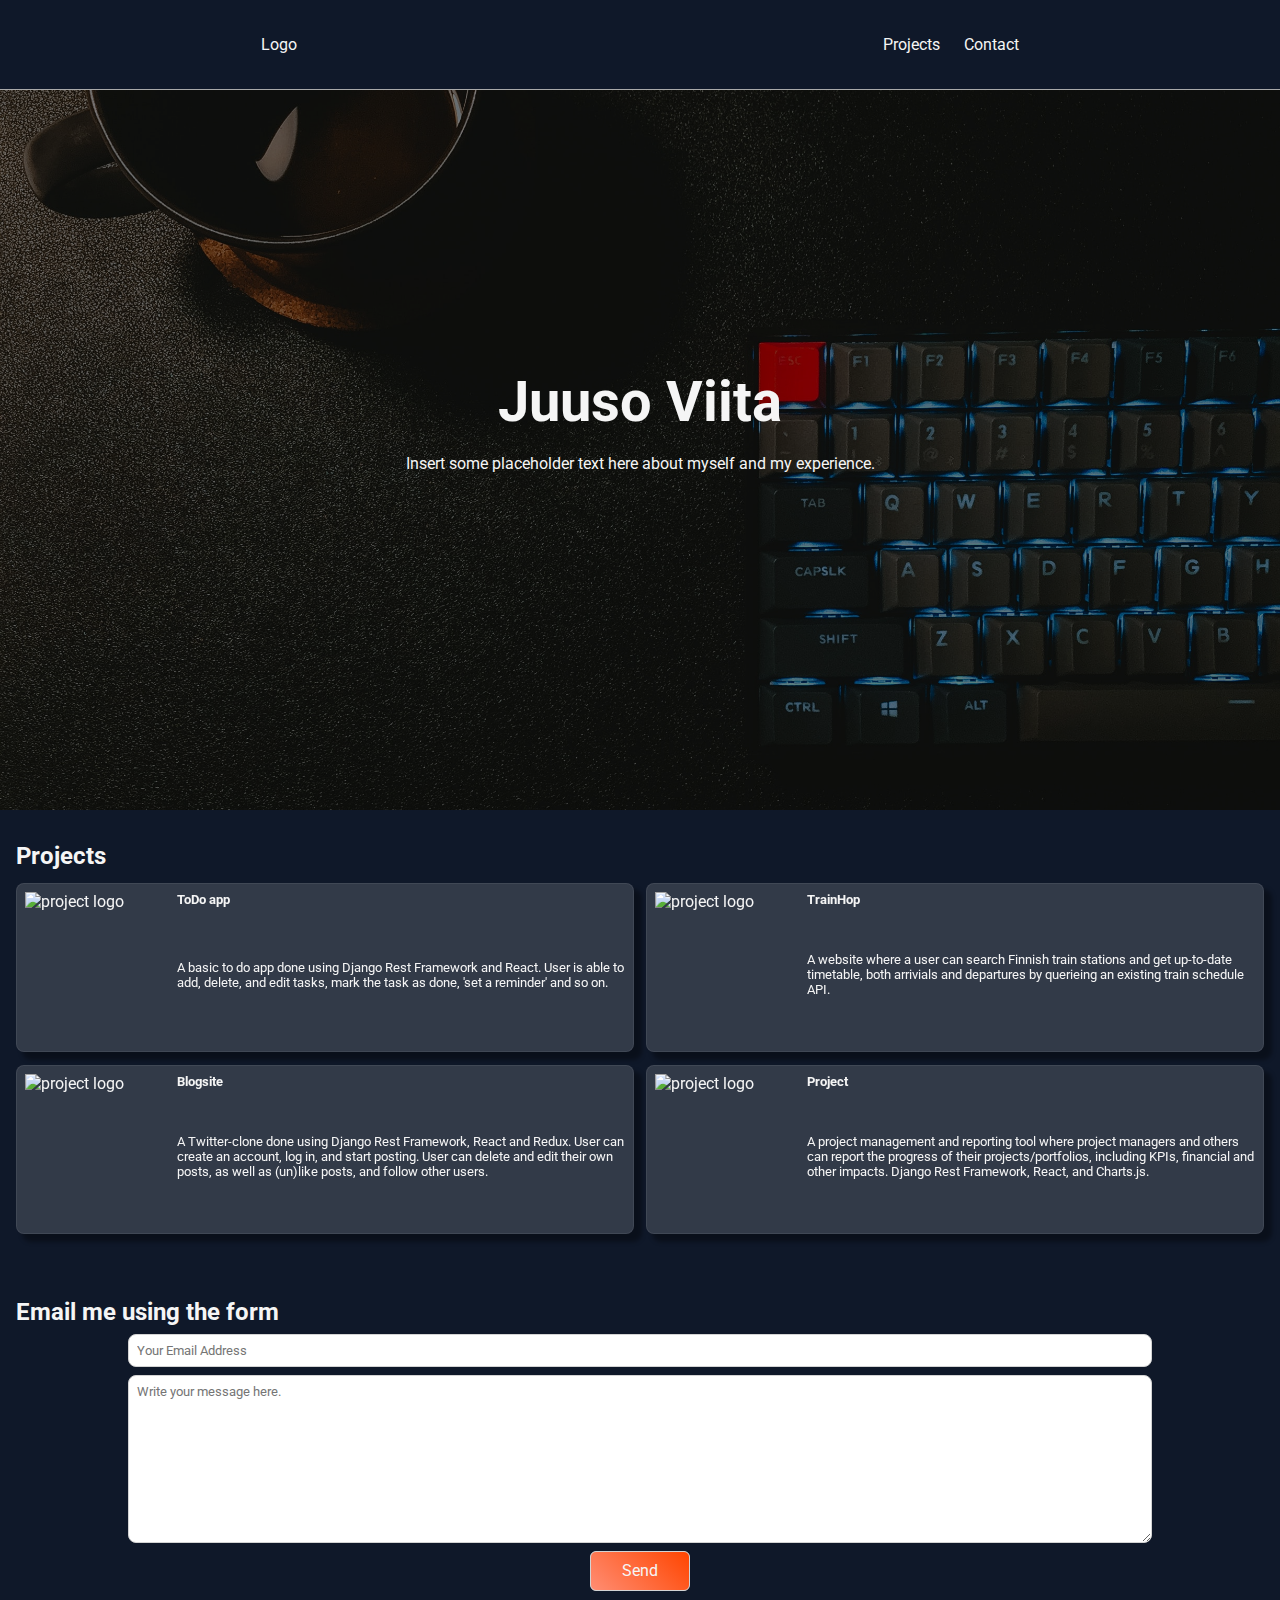
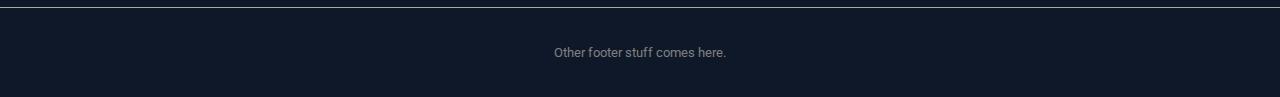
==== index.html @ 6369cce5 "first commit" ====
<!DOCTYPE html>
<html lang="en">
<head>
  <meta charset="UTF-8">
  <meta http-equiv="X-UA-Compatible" content="IE=edge">
  <meta name="viewport" content="width=device-width, initial-scale=1.0">
  <link rel="preconnect" href="https://fonts.googleapis.com">
  <link rel="preconnect" href="https://fonts.gstatic.com" crossorigin>
  <link href="https://fonts.googleapis.com/css2?family=Oswald&family=Roboto:wght@400&display=swap" rel="stylesheet">
  <script src="https://kit.fontawesome.com/1ab67cf9e8.js" crossorigin="anonymous"></script>
  <link rel="stylesheet" href="styles.css">
  <link rel="icon" type="image/x-icon" href="favicon.ico">
  <title>Juuso Viita | Portfolio</title>
</head>
<body>
  <div class="grid-container">
    <nav class="navbar">
        <div class="logo">Logo</div>
        <ul class="nav">
          <li><a href="#projects">Projects</a></li>
          <li><a href="#contact">Contact</a></li>
        </ul>
    </nav>
    <main class="hero">
      <div class="content">
        <h1>Juuso Viita</h1>
        <p>Insert some placeholder text here about myself and my experience.</p>
        <div class="hero-icons">
          <a href="https://github.com/juusoviita" target="_blank"><i class="fa-brands fa-github"></i></a>
          <a href="https://www.linkedin.com/in/juusoviita/" target="_blank"><i class="fa-brands fa-linkedin-in"></i></a>
          <a href="https://twitter.com/juusoviita" target="_blank"><i class="fa-brands fa-twitter"></i></a>
          <a href="https://drive.google.com/file/d/10I4Oij9ZQvuQp5xIwC85cU5rhA6Ehz_g/view?usp=sharing" target="_blank"><i class="fa-solid fa-medal"></i></a>
          <a href="https://drive.google.com/file/d/17rznMtwMINxjsGeiT_SBmFL-BWs2J0CT/view?usp=sharing" target="_blank"><i class="fa-solid fa-file-pdf"></i></a>
        </div>
      </div>
    </main>
    <div id="projects" class="projects">
      <div class="proheader">
        <h2>Projects</h2>
      </div>
        <div class="project1">
          <div class="project-card">
            <div class="project-pic">
              <img src="" alt="project logo" />
            </div>          
            <div class="project-name">
              <h5>ToDo app</h5>
            </div>
            <div class="project-links">
              <i class="fa-brands fa-github"></i>
              <i class="fa-solid fa-link"></i>
            </div>
            <div class="project-desc">
              <p>A basic to do app done using Django Rest Framework and React.
                User is able to add, delete, and edit tasks, mark the task as done, 'set a reminder' and so on.</p>
            </div>
            <div class="project-tech">
              <i class="fa-brands fa-python"></i>
              <i class="fa-brands fa-react"></i>
            </div>
          </div>
        </div>
        <div class="project2">
          <div class="project-card">
            <div class="project-pic">
              <img src="" alt="project logo" />
            </div>          
            <div class="project-name">
              <h5>TrainHop</h5>
            </div>
            <div class="project-links">
              <i class="fa-brands fa-github"></i>
              <i class="fa-solid fa-link"></i>
            </div>
            <div class="project-desc">
              <p>A website where a user can search Finnish train stations and get up-to-date
                timetable, both arrivials and departures by querieing an existing train schedule API.</p>
            </div>
            <div class="project-tech">
              <i class="fa-brands fa-python"></i>
              <i class="fa-brands fa-js-square"></i>
              <i class="fa-brands fa-html5"></i>
              <i class="fa-brands fa-css3-alt"></i>
              <i class="fa-brands fa-bootstrap"></i>
            </div>
          </div>
        </div>
        <div class="project3">
          <div class="project-card">
            <div class="project-pic">
              <img src="" alt="project logo" />
            </div>          
            <div class="project-name">
              <h5>Blogsite</h5>
            </div>
            <div class="project-links">
              <i class="fa-brands fa-github"></i>
              <i class="fa-solid fa-link"></i>
            </div>
            <div class="project-desc">
              <p>A Twitter-clone done using Django Rest Framework, React and Redux. User can
                create an account, log in, and start posting. User can delete and edit their own posts, as well as (un)like posts, and follow other users.
              </p>
            </div>
            <div class="project-tech">
              <i class="fa-brands fa-python"></i>
              <i class="fa-brands fa-react"></i>
              <i class="fa-brands fa-html5"></i>
              <i class="fa-brands fa-css3-alt"></i>
            </div>
          </div>
        </div>
        <div class="project4">
          <div class="project-card">
            <div class="project-pic">
              <img src="" alt="project logo" />
            </div>          
            <div class="project-name">
              <h5>Project</h5>
            </div>
            <div class="project-links">
              <i class="fa-brands fa-github"></i>
              <i class="fa-solid fa-link"></i>
            </div>
            <div class="project-desc">
              <p>A project management and reporting tool where project managers and others can
                report the progress of their projects/portfolios, including KPIs, financial and other impacts. Django Rest Framework, React, and Charts.js.
              </p>
            </div>
            <div class="project-tech">
              <i class="fa-brands fa-python"></i>
              <i class="fa-brands fa-react"></i>
            </div>
          </div>
        </div>
    </div>
    <footer class="footer">
      <div id="contact" class="contact">
        <div class="header">
          <h2>Email me using the form</h2>
        </div>
          <form class="contact-form" action="https://formsubmit.co/e50832b5c6b6df9d6a7c99d7b206d67f" method="POST">
            <input type="email" name="email" placeholder="Your Email Address" required>
            <textarea name="name" rows="10" placeholder="Write your message here." required></textarea>
            <button type="submit">Send</button>
  
            <input type="hidden" name="_subject" value="Email via Portfolio site">
            <input type="hidden" name="_next" value="http://127.0.0.1:5500//thanks.html">
  
          </form>
      </div>
      <div class="bottom">
        <p>Other footer stuff comes here.</p>
      </div>
    </footer>
  </div>
</body>
</html>
---- styles.css ----
* {
  box-sizing: border-box;
  margin: 0;
  font-family: 'Roboto', sans-serif;
  --main-radius: 8px;
  --main-color: whitesmoke;
  --hover-color: #ff8d73;
  --background-color: #0f1829;
  scroll-behavior: smooth;
}

ul {
  list-style-type: none;
}

a {
  text-decoration: none;
}

.container {
  max-width: 1240px;
  margin: 0 auto;
  padding: 0 30px;
}

.grid-container {
  display: grid;
  grid-template-columns: repeat(4, 1fr);
  grid-auto-rows: auto;
  grid-template-areas: 
        "nav nav nav nav"
        "hero hero hero hero"
        "projects projects projects projects"
        "footer footer footer footer";
  width: 100%;
}


@media only screen and (max-width: 1350px) {
  .grid-container .projects {
    grid-template-columns: 1fr 1fr;
    grid-template-rows: auto 1fr 1fr;
    grid-template-areas:
        "proheader proheader"
        "project1 project2"
        "project3 project4";
  }

  .contact {
    width: 100vw;
    grid-template-columns: 1fr;
    grid-template-rows: auto 1fr;
    grid-template-areas: 
        "header"
        "contact-form";
  }

  .contact .contact-form input[type=email] {
    width: 80vw;
  }
  
  .contact .contact-form textarea {
    width: 80vw;
  }  
}

@media only screen and (max-width:770px) {
	.grid-container {
		grid-template-columns: 1fr;
		grid-template-rows: auto;
		grid-template-areas:
				"nav"
				"hero"
				"projects"
				"footer";
    text-align: center;
	}

  .grid-container .projects {
    grid-template-columns: 1fr;
    grid-template-rows: auto repeat(4, 1fr);
    grid-template-areas:
        "proheader"
        "project1"
        "project2"
        "project3"
        "project4";
  }

  .grid-container .projects .project-card {
    grid-template-columns: repeat(2, 1fr);
    grid-template-rows: auto 100px auto auto;
    grid-template-areas:
        "pic name"
        "desc desc"
        "tech tech"
        "links links";
  }
  
  .contact {
    width: 100vw;
  }

  .contact .contact-form input[type=email] {
    width: 90vw;
  }
  
  .contact .contact-form textarea {
    width: 90vw;
  }  
}

.navbar {
  grid-area: nav;
  
  background: var(--background-color);
  color: var(--main-color);
  border-bottom: 1px darkgray solid;
  height: 90px;

  display: flex;
  justify-content: space-around;
  align-items: center;

}

.navbar ul {
  display: flex;
}

.navbar li {
  margin-left: 1.5rem;
}

.navbar > ul > li > a {
  color: var(--main-color);
}

.navbar > ul > li > a:hover {
  color: var(--hover-color);
  cursor: pointer;
}

.logo:hover {
  color: var(--hover-color);
  cursor: pointer;
}

.hero {
  grid-area: hero;
  background-color: rgba(0, 0, 0, .5);
  height: 80vh;
  width: 100%;
  position: relative;
}

.hero:before {
  content: '';
  background: url('./hero-img.jpg') no-repeat center center/cover;
  height: 100%;
  width: 100%;
  position: absolute;
  top: 0;
  left: 0;
  z-index: -1;
}

.hero .content {
  display: flex;
  flex-direction: column;
  justify-content: center;
  text-align: center;

  color: var(--main-color);

  height: 100%;
  width: 100%;
}

.hero h1 {
  font-size: 3.5rem;
}

.hero p {
  margin: 1.2rem 0 1.2rem 0;
  font-size: medium;
}

.hero-icons {
  display: flex;
  justify-content: center;
  text-align: center;
}

.hero-icons > a {
  color: var(--main-color);
  font-size: 1.8rem;
  margin: 1.2rem 1.2rem 1.2rem 1.2rem;
}

.hero-icons > a:hover {
  color: #ff8d73;
  cursor: pointer;
}

.projects {
  grid-area: projects;

  display: grid;
  grid-template-columns: repeat(4, 1fr);
  grid-template-rows: auto 1fr;
  grid-template-areas:
      "proheader proheader proheader proheader"
      "project1 project2 project3 project4";
  gap: .8rem;
  padding: 2rem 1rem 2rem 1rem;
  background-color: var(--background-color);
}

.proheader {
  grid-area: proheader;
}

.proheader h2 {
  color: var(--main-color);
}

.project1 {
  grid-area: project1;
}

.project2 {
  grid-area: project2;
}

.project3 {
  grid-area: project3;
}

.project4 {
  grid-area: project4;
}

.project-card {
  display: grid;
  grid-template-columns: repeat(4, 1fr);
  grid-template-rows: auto 120px auto;
  grid-template-areas:
      "pic name name links"
      "pic desc desc desc"
      "pic tech tech tech";
  gap: .5rem;

  color: var(--main-color);

  background: rgba(255, 255, 255, 0.15);
  box-shadow: 0 4px 30px rgba(0, 0, 0, 0.1);
  backdrop-filter: blur(5.9px);
  -webkit-backdrop-filter: blur(5.9px);
  border: 1px solid rgba(255, 255, 255, 0.07);
  padding: 8px;
  border-radius: var(--main-radius);
  box-shadow: 7px 7px 4px 1px rgba(0,0,0,0.35);
}

.project-card:hover {
  background-color: var(--main-color);
  color: black;
}

.project-pic {
  grid-area: pic;
}

.project-name {
  grid-area: name;
}

.project-name > h5:hover {
  color: var(--hover-color);
  cursor: pointer;
}

.project-links {
  grid-area: links;

  display: flex;
  justify-content: space-evenly;
  text-align: center;
  font-size: 1.2rem;
}

.project-links > i:hover {
  color: #ff8d73;
  cursor: pointer;
}

.project-desc {
  grid-area: desc;
  align-self: center;
  font-size: small;
}

.project-tech {
  grid-area: tech;

  display: flex;
  justify-content: space-evenly;
  text-align: center;
  font-size: 1.2rem;
}

.footer {
  grid-area: footer;
  display: flex;
  flex-direction: column;
  background-color: var(--background-color);
  color: var(--main-color);
}

.contact {
  display: grid;
  grid-template-columns: 1fr;
  grid-template-rows: auto auto;
  grid-template-areas:
      "header"
      "contact-form";
  gap: .5rem;
}

.contact .header {
  grid-area: header;
  padding: 2rem 1rem 0 1rem;
}

.contact .contact-form {
  grid-area: contact-form;
  display: flex;
  flex-direction: column;
  align-items: center;
}

.contact-form input[type=email] {
  width: 40vw;
  padding: .5rem;
  margin-bottom: .5rem;
  border-radius: var(--main-radius);
  border: 1px solid lightgray;
}

.contact-form input[type=email]:focus {
  outline: none;
}

.contact-form textarea {
  width: 40vw;
  padding: .5rem;
  margin-bottom: .5rem;
  border-radius: var(--main-radius);
  border: 1px solid lightgray;
}

.contact-form textarea:focus {
  outline: none;
}

.contact-form button {
  height: 40px;
  width: 100px;
  background-image: linear-gradient(45deg, var(--hover-color) 0%, orangered 100%);
  border-radius: 6px;
  border: 1px solid lightgray;
  margin-bottom: 1rem;
  cursor: pointer;

  color: var(--main-color);
  font-size: medium;
}

.contact-form button:hover {
  background-color: var(--hover-color);
}

.footer .bottom {
  display: flex;
  flex-direction: row;
  justify-content: center;
  align-items: center;

  background: var(--background-color);
  color: var(--main-color);
  border-top: 1px darkgray solid;
  height: 90px;
}

.footer .bottom p {
  font-size: small;
  color: grey;
}


.thank-you {
  background-color: rgba(0, 0, 0, .5);
  height: 100vh;
  width: 100%;
  position: relative;
}

.thank-you:before {
  content: '';
  background: url('./hero-img.jpg') no-repeat center center/cover;
  height: 100%;
  width: 100%;
  position: absolute;
  top: 0;
  left: 0;
  z-index: -1;
}

.thank-you .content {
  display: flex;
  flex-direction: column;
  justify-content: center;
  text-align: center;

  color: var(--main-color);

  height: 100%;
  width: 100%;
}

.thank-you h1 {
  font-size: 3.5rem;
}

.thank-you a {
  margin: 1.2rem 0 1.2rem 0;
  font-size: medium;
  color: var(--main-color);
}

.thank-you a:hover {
  cursor: pointer;
  color: var(--hover-color);
}
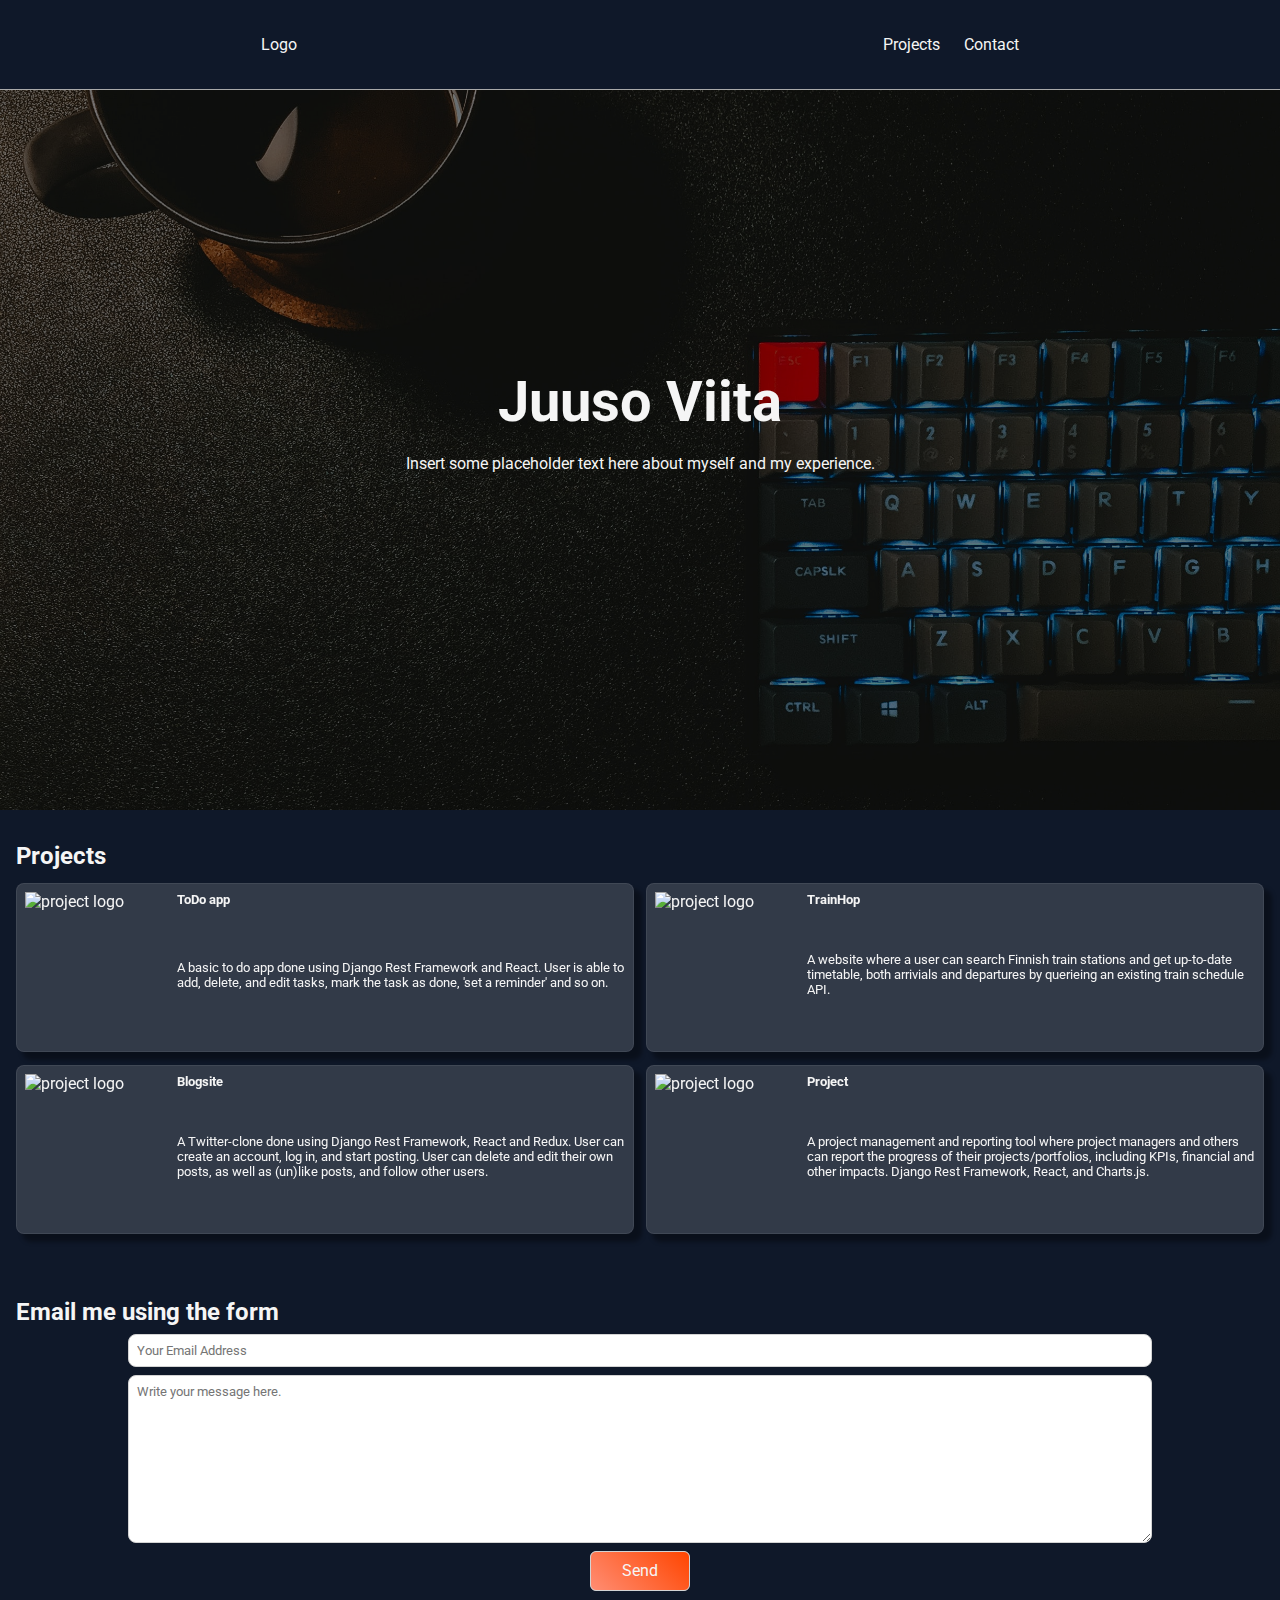
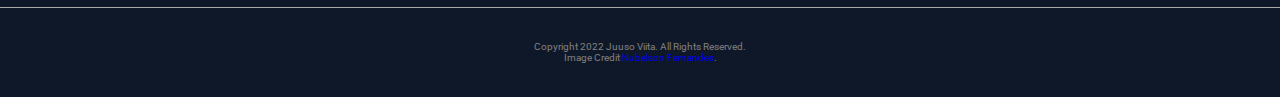
==== commit 6f310953: "updated footer" ====
--- a/index.html
+++ b/index.html
@@ -150,7 +150,8 @@
           </form>
       </div>
       <div class="bottom">
-        <p>Other footer stuff comes here.</p>
+        <p>Copyright 2022 Juuso Viita. All Rights Reserved.</p>
+        <p>Image Credit <a href="https://unsplash.com/@nublson">Nubelson Fernandes</a>.</p>
       </div>
     </footer>
   </div>
--- a/styles.css
+++ b/styles.css
@@ -393,8 +393,13 @@
   height: 90px;
 }
 
+.footer .bottom {
+  display: flex;
+  flex-direction: column;
+}
+
 .footer .bottom p {
-  font-size: small;
+  font-size: x-small;
   color: grey;
 }
 
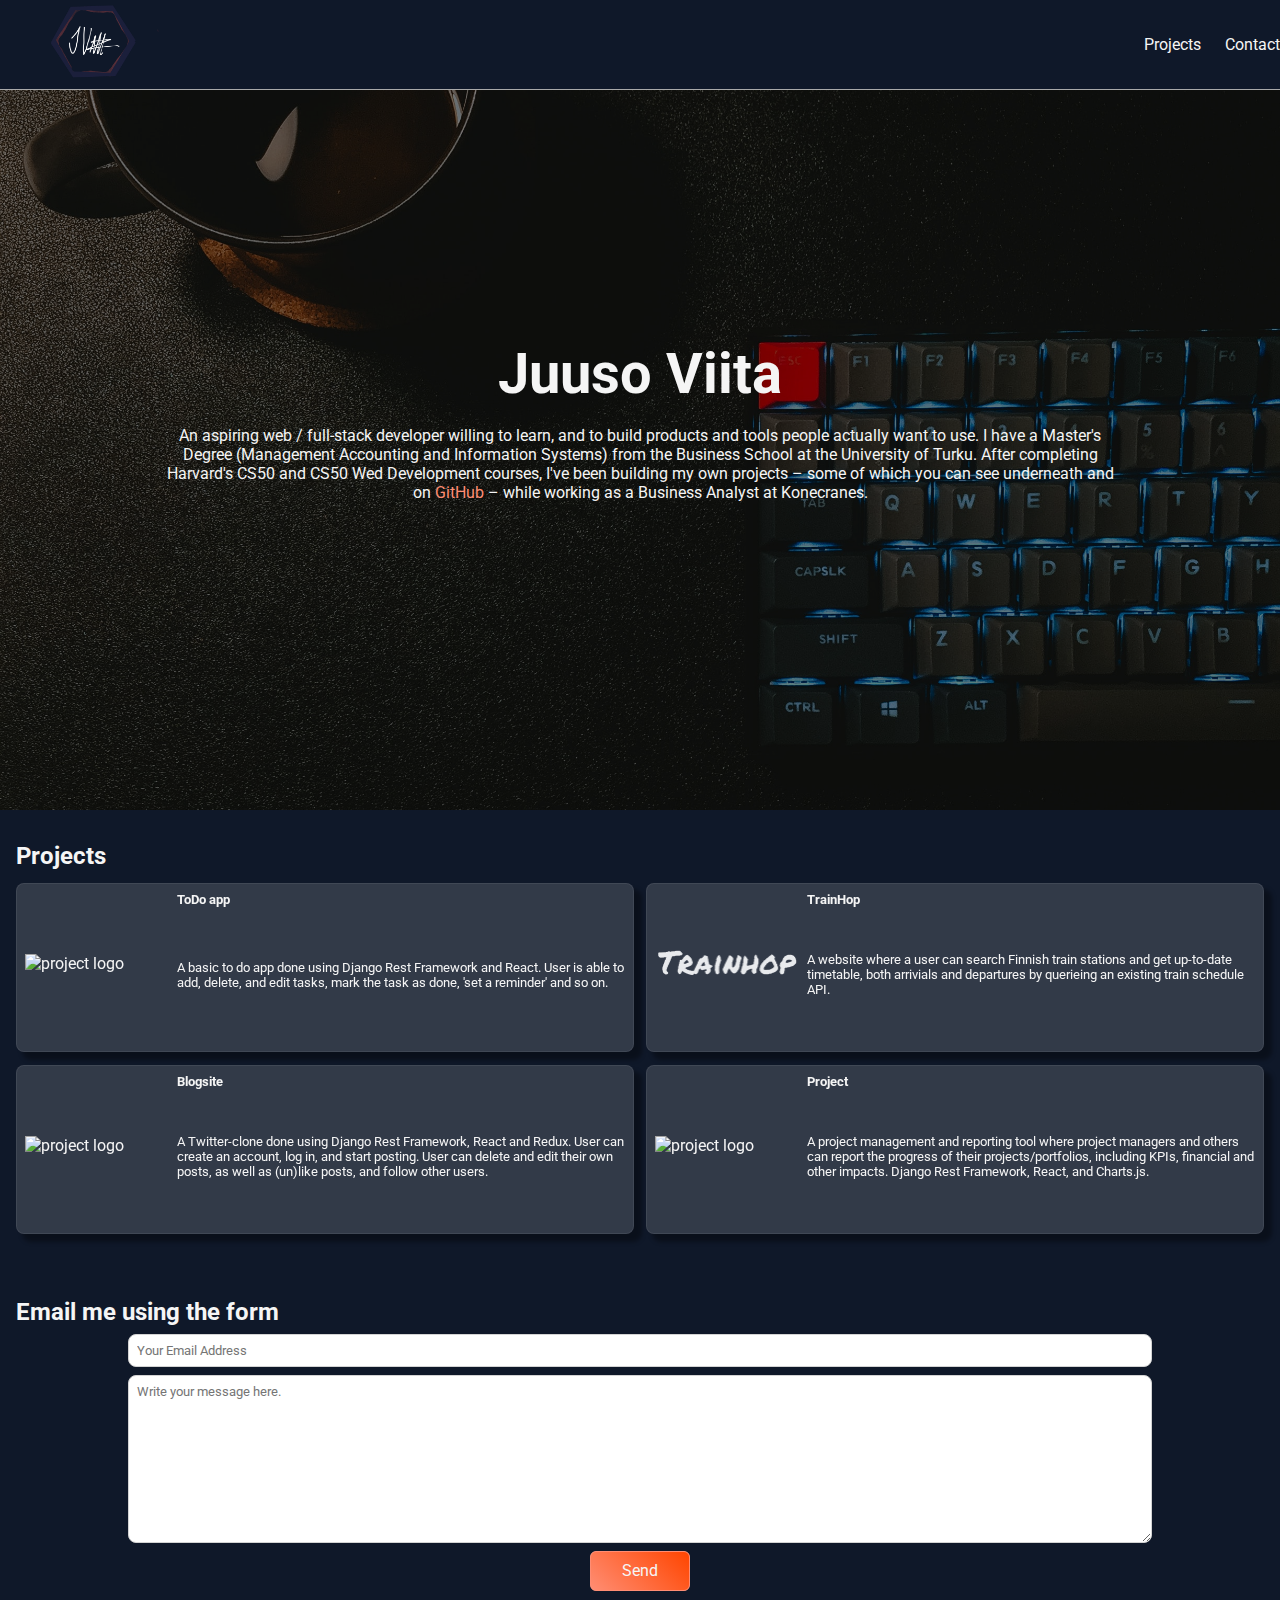
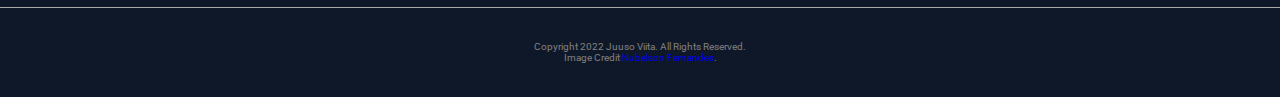
==== commit 9d72d0c4: "added logos" ====
--- a/index.html
+++ b/index.html
@@ -15,7 +15,9 @@
 <body>
   <div class="grid-container">
     <nav class="navbar">
-        <div class="logo">Logo</div>
+        <div class="logo">
+          <img src="/logo-portfolio2.png" alt="JV Logo">
+        </div>
         <ul class="nav">
           <li><a href="#projects">Projects</a></li>
           <li><a href="#contact">Contact</a></li>
@@ -24,7 +26,7 @@
     <main class="hero">
       <div class="content">
         <h1>Juuso Viita</h1>
-        <p>Insert some placeholder text here about myself and my experience.</p>
+        <p>An aspiring web / full-stack developer willing to learn, and to build products and tools people actually want to use. I have a Master's Degree (Management Accounting and Information Systems) from the Business School at the University of Turku. After completing Harvard's CS50 and CS50 Wed Development courses, I've been building my own projects – some of which you can see underneath and on <a href="https://github.com/juusoviita" target="_blank">GitHub</a> – while working as a Business Analyst at Konecranes.</p>
         <div class="hero-icons">
           <a href="https://github.com/juusoviita" target="_blank"><i class="fa-brands fa-github"></i></a>
           <a href="https://www.linkedin.com/in/juusoviita/" target="_blank"><i class="fa-brands fa-linkedin-in"></i></a>
@@ -63,7 +65,7 @@
         <div class="project2">
           <div class="project-card">
             <div class="project-pic">
-              <img src="" alt="project logo" />
+              <img src="trainhop.png" alt="TrainHop Logo" />
             </div>          
             <div class="project-name">
               <h5>TrainHop</h5>
--- a/styles.css
+++ b/styles.css
@@ -76,6 +76,15 @@
     text-align: center;
 	}
 
+  .content p {
+    font-size: xx-small;
+    width: 90%;
+  }
+
+  .content .hero-icons {
+    font-size: xx-small;
+  }
+
   .grid-container .projects {
     grid-template-columns: 1fr;
     grid-template-rows: auto repeat(4, 1fr);
@@ -97,6 +106,20 @@
         "links links";
   }
   
+  .project-card .project-name {
+    display: flex;
+    justify-content: center;
+    align-items: center;
+  }
+
+  .project-card .project-name h5 {
+    font-size: large;
+  }
+
+  .project-card .project-pic img {
+    width: 50%;
+  }
+
   .contact {
     width: 100vw;
   }
@@ -124,6 +147,11 @@
 
 }
 
+.navbar .logo img {
+  height: 12%;
+  width: 15%;
+}
+
 .navbar ul {
   display: flex;
 }
@@ -169,12 +197,12 @@
   display: flex;
   flex-direction: column;
   justify-content: center;
-  text-align: center;
+  align-items: center;
 
   color: var(--main-color);
 
   height: 100%;
-  width: 100%;
+  width: 100vw;
 }
 
 .hero h1 {
@@ -182,8 +210,17 @@
 }
 
 .hero p {
-  margin: 1.2rem 0 1.2rem 0;
+  margin: 1.2rem 10rem 1.2rem 10rem;
   font-size: medium;
+  text-align: center;
+}
+
+.content p > a {
+  color: var(--hover-color);
+}
+
+.content p > a:hover {
+  color: var(--main-color);
 }
 
 .hero-icons {
@@ -199,7 +236,7 @@
 }
 
 .hero-icons > a:hover {
-  color: #ff8d73;
+  color: var(--hover-color);
   cursor: pointer;
 }
 
@@ -248,7 +285,7 @@
   grid-template-areas:
       "pic name name links"
       "pic desc desc desc"
-      "pic tech tech tech";
+      "tech tech tech tech";
   gap: .5rem;
 
   color: var(--main-color);
@@ -263,6 +300,10 @@
   box-shadow: 7px 7px 4px 1px rgba(0,0,0,0.35);
 }
 
+.project-card img {
+  width: 100%
+}
+
 .project-card:hover {
   background-color: var(--main-color);
   color: black;
@@ -270,6 +311,9 @@
 
 .project-pic {
   grid-area: pic;
+  display: flex;
+  justify-content: center;
+  align-items: center;
 }
 
 .project-name {
@@ -369,7 +413,7 @@
   width: 100px;
   background-image: linear-gradient(45deg, var(--hover-color) 0%, orangered 100%);
   border-radius: 6px;
-  border: 1px solid lightgray;
+  border: 1px solid var(--hover-color);
   margin-bottom: 1rem;
   cursor: pointer;
 
@@ -378,6 +422,7 @@
 }
 
 .contact-form button:hover {
+  background-image: none;
   background-color: var(--hover-color);
 }
 
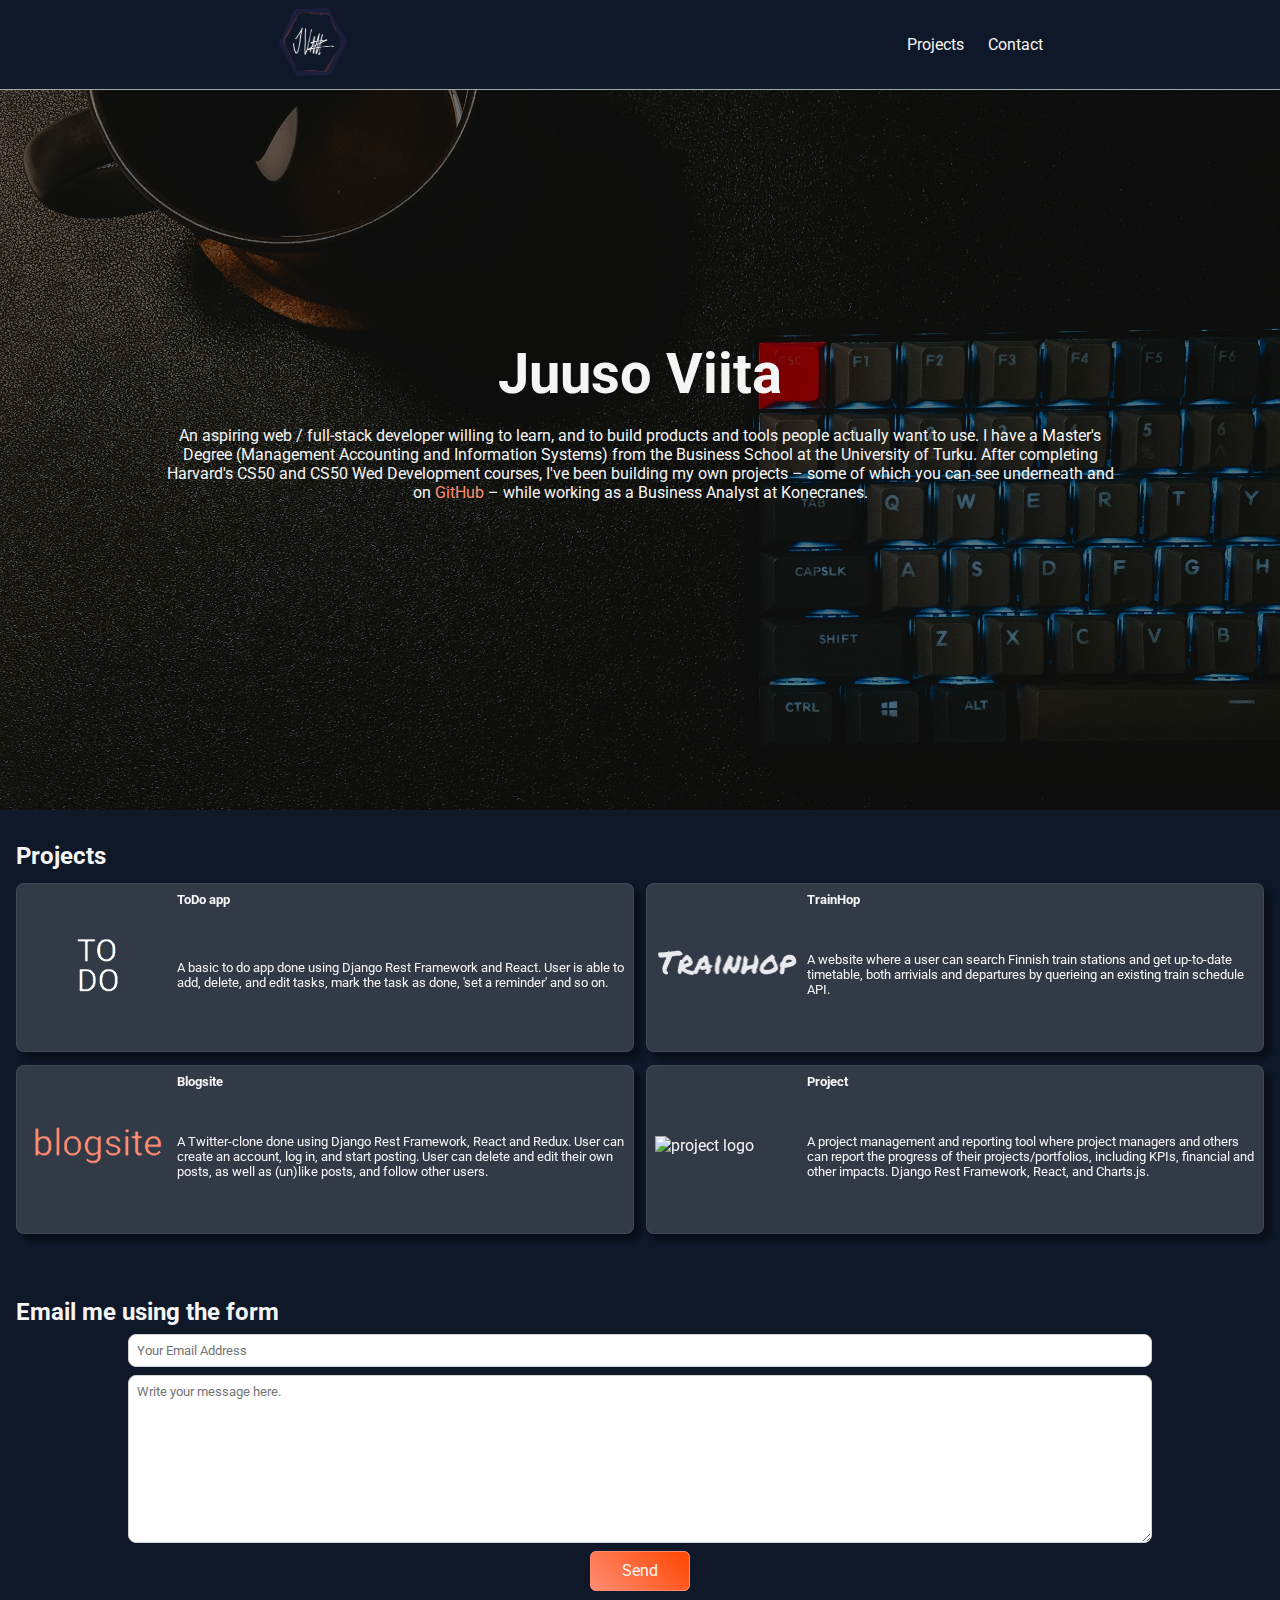
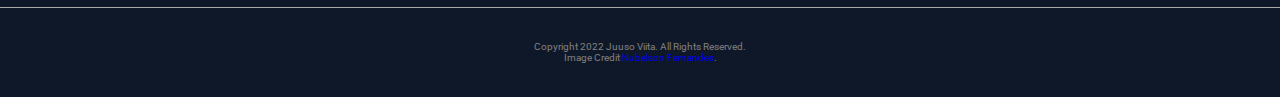
==== commit 14452173: "improved responsiveness, added logos" ====
--- a/index.html
+++ b/index.html
@@ -43,7 +43,7 @@
         <div class="project1">
           <div class="project-card">
             <div class="project-pic">
-              <img src="" alt="project logo" />
+              <img src="/todo.png" alt="ToDo logo" />
             </div>          
             <div class="project-name">
               <h5>ToDo app</h5>
@@ -90,7 +90,7 @@
         <div class="project3">
           <div class="project-card">
             <div class="project-pic">
-              <img src="" alt="project logo" />
+              <img src="/blogsite.png" alt="Blogsite logo" />
             </div>          
             <div class="project-name">
               <h5>Blogsite</h5>
--- a/styles.css
+++ b/styles.css
@@ -15,12 +15,6 @@
 
 a {
   text-decoration: none;
-}
-
-.container {
-  max-width: 1240px;
-  margin: 0 auto;
-  padding: 0 30px;
 }
 
 .grid-container {
@@ -76,6 +70,11 @@
     text-align: center;
 	}
 
+  .navbar > ul > li {
+    margin-left: .5rem;
+    font-size: small;
+  }
+
   .content p {
     font-size: xx-small;
     width: 90%;
@@ -104,6 +103,7 @@
         "desc desc"
         "tech tech"
         "links links";
+    height: 100%;
   }
   
   .project-card .project-name {
@@ -148,8 +148,8 @@
 }
 
 .navbar .logo img {
-  height: 12%;
-  width: 15%;
+  height: 90px;
+  width: 130px;
 }
 
 .navbar ul {
@@ -158,6 +158,7 @@
 
 .navbar li {
   margin-left: 1.5rem;
+  font-size: medium;
 }
 
 .navbar > ul > li > a {
@@ -169,10 +170,6 @@
   cursor: pointer;
 }
 
-.logo:hover {
-  color: var(--hover-color);
-  cursor: pointer;
-}
 
 .hero {
   grid-area: hero;
@@ -306,7 +303,7 @@
 
 .project-card:hover {
   background-color: var(--main-color);
-  color: black;
+  color: var(--background-color); 
 }
 
 .project-pic {
